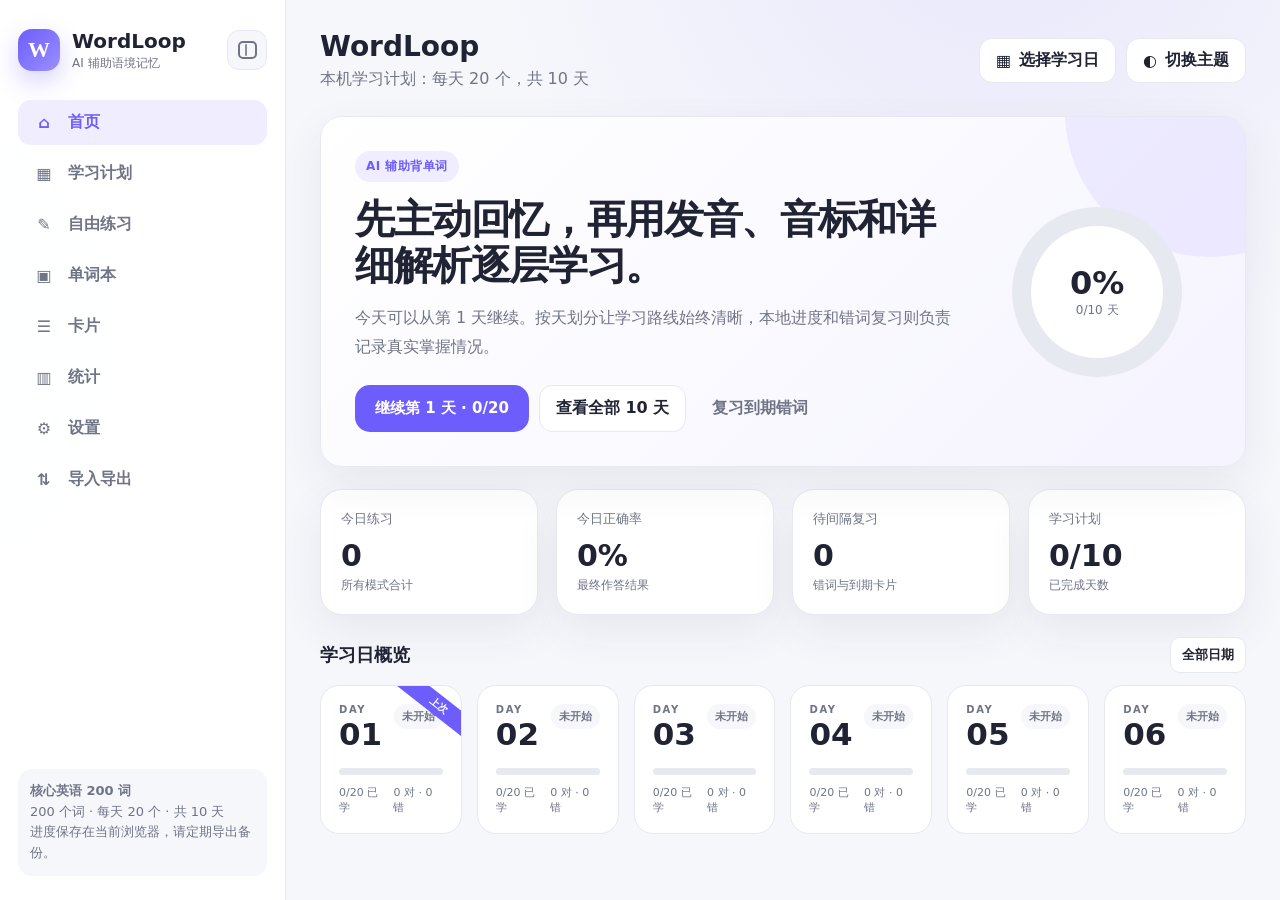
==== public/index.html @ 3b738222 "Fix Cloudflare static asset deployment" ====
<!DOCTYPE html>
<html lang="zh-CN">
<head>
  <meta charset="UTF-8" />
  <meta name="viewport" content="width=device-width, initial-scale=1.0, viewport-fit=cover" />
  <meta name="theme-color" content="#6d5dfc" />
  <title>WordLoop v3.4 - AI 辅助语境记忆</title>
  <link rel="stylesheet" href="styles.css" />
</head>
<body>
  <div id="app"></div>
  <div id="toast" class="toast" role="status" aria-live="polite"></div>
  <input id="fileInput" type="file" accept=".json,.csv" hidden />
  <script src="app.js"></script>
  <script src="enhancements.js"></script>
  <script src="plan_v3.js"></script>
</body>
</html>
---- public/styles.css ----
:root{
  --bg:#f6f7fb; --panel:#fff; --text:#202334; --muted:#6f7487; --line:#e7e9f1;
  --primary:#6d5dfc; --primary-2:#5849e8; --primary-soft:#efedff;
  --success:#19a974; --success-soft:#e9f8f2; --danger:#e15555; --danger-soft:#fff0f0;
  --warning:#c58616; --warning-soft:#fff7e8; --shadow:0 14px 40px rgba(43,48,79,.08);
  --radius:22px; --radius-sm:14px;
}
*{box-sizing:border-box}
html,body{margin:0;min-height:100%;font-family:Inter,ui-sans-serif,system-ui,-apple-system,BlinkMacSystemFont,"Segoe UI","PingFang SC","Microsoft YaHei",sans-serif;background:var(--bg);color:var(--text)}
button,input,select,textarea{font:inherit}
button{cursor:pointer}
a{color:inherit;text-decoration:none}
body.dark{
  --bg:#11131a; --panel:#191c26; --text:#f1f3f8; --muted:#a6abba; --line:#2b3040;
  --primary-soft:#292542; --success-soft:#17382e; --danger-soft:#3d2327; --warning-soft:#3d3118;
  --shadow:0 14px 40px rgba(0,0,0,.28);
}
.app-shell{min-height:100vh;display:grid;grid-template-columns:245px 1fr}
.sidebar{position:sticky;top:0;height:100vh;padding:24px 18px;border-right:1px solid var(--line);background:var(--panel);display:flex;flex-direction:column;gap:24px}
.brand{display:flex;align-items:center;gap:12px;padding:4px 8px}
.logo{width:42px;height:42px;border-radius:14px;display:grid;place-items:center;color:white;font-weight:800;background:linear-gradient(135deg,var(--primary),#9b8fff);box-shadow:0 10px 24px rgba(109,93,252,.28)}
.brand h1{font-size:20px;margin:0}.brand p{font-size:12px;margin:2px 0 0;color:var(--muted)}
.nav{display:flex;flex-direction:column;gap:6px}
.nav a{display:flex;align-items:center;gap:12px;padding:12px 14px;border-radius:13px;color:var(--muted);font-weight:650}
.nav a:hover,.nav a.active{background:var(--primary-soft);color:var(--primary)}
.nav .icon{width:24px;text-align:center}
.sidebar-footer{margin-top:auto;padding:12px;border-radius:14px;background:var(--bg);color:var(--muted);font-size:13px;line-height:1.6}
.main{padding:30px 34px 60px;min-width:0}
.topbar{display:flex;align-items:center;justify-content:space-between;margin-bottom:26px;gap:16px}
.page-title h2{margin:0;font-size:28px}.page-title p{margin:6px 0 0;color:var(--muted)}
.top-actions{display:flex;gap:10px;align-items:center}
.btn{border:0;border-radius:13px;padding:11px 16px;font-weight:700;transition:.18s ease;display:inline-flex;align-items:center;justify-content:center;gap:8px}
.btn:active{transform:translateY(1px)}
.btn-primary{background:var(--primary);color:white}.btn-primary:hover{background:var(--primary-2)}
.btn-secondary{background:var(--panel);color:var(--text);border:1px solid var(--line)}
.btn-danger{background:var(--danger);color:white}.btn-ghost{background:transparent;color:var(--muted)}
.btn-small{padding:8px 11px;border-radius:10px;font-size:13px}
.grid{display:grid;gap:18px}.grid-4{grid-template-columns:repeat(4,minmax(0,1fr))}.grid-3{grid-template-columns:repeat(3,minmax(0,1fr))}.grid-2{grid-template-columns:repeat(2,minmax(0,1fr))}
.card{background:var(--panel);border:1px solid var(--line);border-radius:var(--radius);box-shadow:var(--shadow)}
.stat{padding:20px}.stat .label{color:var(--muted);font-size:13px}.stat .value{font-size:30px;font-weight:800;margin-top:10px}.stat .hint{color:var(--muted);font-size:12px;margin-top:4px}
.hero{padding:28px;display:grid;grid-template-columns:1.3fr .7fr;align-items:center;gap:24px;background:linear-gradient(135deg,var(--panel),var(--primary-soft))}
.hero h3{font-size:30px;margin:0 0 12px}.hero p{color:var(--muted);line-height:1.8;margin:0 0 22px}.hero-actions{display:flex;flex-wrap:wrap;gap:10px}
.hero-visual{display:grid;place-items:center}.ring{width:170px;height:170px;border-radius:50%;background:conic-gradient(var(--primary) var(--progress,0%),var(--line) 0);display:grid;place-items:center}
.ring::before{content:"";position:absolute}.ring-inner{width:132px;height:132px;border-radius:50%;background:var(--panel);display:grid;place-items:center;text-align:center}.ring-inner strong{font-size:32px}.ring-inner span{display:block;color:var(--muted);font-size:12px}
.section{margin-top:22px}.section-head{display:flex;align-items:center;justify-content:space-between;margin-bottom:12px}.section-head h3{margin:0;font-size:18px}
.list{overflow:hidden}.list-row{display:grid;grid-template-columns:1.4fr .8fr .8fr auto;gap:14px;padding:16px 18px;border-top:1px solid var(--line);align-items:center}.list-row:first-child{border-top:0}.list-row .title{font-weight:750}.meta{color:var(--muted);font-size:13px}
.badge{display:inline-flex;align-items:center;border-radius:999px;padding:6px 10px;font-size:12px;font-weight:750;background:var(--primary-soft);color:var(--primary)}
.badge.green{background:var(--success-soft);color:var(--success)}.badge.red{background:var(--danger-soft);color:var(--danger)}.badge.amber{background:var(--warning-soft);color:var(--warning)}
.toolbar{display:flex;gap:10px;flex-wrap:wrap;margin-bottom:16px}.search{flex:1;min-width:220px}
.input,.select,.textarea{width:100%;border:1px solid var(--line);background:var(--panel);color:var(--text);border-radius:13px;padding:12px 14px;outline:none}.input:focus,.select:focus,.textarea:focus{border-color:var(--primary);box-shadow:0 0 0 4px var(--primary-soft)}
.table-wrap{overflow:auto}.table{width:100%;border-collapse:collapse}.table th,.table td{text-align:left;padding:14px 16px;border-top:1px solid var(--line);vertical-align:top}.table th{color:var(--muted);font-size:12px;text-transform:uppercase;letter-spacing:.06em}.table tr:first-child th{border-top:0}.actions{display:flex;gap:7px;flex-wrap:wrap}
.empty{padding:42px;text-align:center;color:var(--muted)}
.practice-wrap{max-width:780px;margin:0 auto}.practice-top{display:flex;justify-content:space-between;gap:12px;align-items:center;margin-bottom:18px}
.progress{height:9px;border-radius:999px;background:var(--line);overflow:hidden;flex:1}.progress>span{display:block;height:100%;background:var(--primary);width:0;transition:.25s}
.practice-card{padding:36px;text-align:center}.practice-kicker{color:var(--muted);font-size:14px}.prompt-cn{font-size:19px;line-height:1.7;margin-top:14px;color:var(--muted)}.sentence{font-size:36px;line-height:1.45;font-weight:780;margin:26px 0;word-break:break-word}
.blank{display:inline-block;min-width:150px;border-bottom:4px solid var(--primary);color:var(--primary)}
.answer-box{max-width:540px;margin:0 auto}.answer-input{font-size:24px;text-align:center;padding:15px 18px}.answer-input.correct{border-color:var(--success);background:var(--success-soft)}.answer-input.wrong{border-color:var(--danger);background:var(--danger-soft);animation:shake .22s linear}
.feedback{min-height:74px;margin-top:18px}.feedback.success{color:var(--success)}.feedback.error{color:var(--danger)}.feedback .full-sentence{font-size:22px;font-weight:750}.feedback .details{margin-top:8px;color:var(--muted)}
.practice-actions{display:flex;gap:10px;justify-content:center;flex-wrap:wrap;margin-top:18px}.shortcut{margin-top:22px;color:var(--muted);font-size:12px}
@keyframes shake{0%,100%{transform:translateX(0)}25%{transform:translateX(-6px)}75%{transform:translateX(6px)}}
.form-card{padding:24px}.form-grid{display:grid;grid-template-columns:repeat(2,minmax(0,1fr));gap:16px}.field label{display:block;margin-bottom:7px;font-weight:700;font-size:13px}.field small{display:block;margin-top:5px;color:var(--muted)}.field.full{grid-column:1/-1}
.tabs{display:flex;gap:8px;margin-bottom:18px}.tab{padding:10px 14px;border-radius:11px;border:1px solid var(--line);background:var(--panel);color:var(--muted);font-weight:700}.tab.active{background:var(--primary-soft);color:var(--primary);border-color:transparent}
.chart{padding:20px}.bars{display:flex;align-items:end;gap:10px;height:170px;padding-top:20px}.bar-col{flex:1;text-align:center}.bar{width:100%;min-height:4px;background:var(--primary);border-radius:9px 9px 3px 3px}.bar-label{margin-top:8px;color:var(--muted);font-size:11px}
.import-box{padding:28px;border:2px dashed var(--line);border-radius:18px;text-align:center;background:var(--panel)}.import-box h3{margin-top:0}.code-note{font-family:ui-monospace,SFMono-Regular,Menlo,monospace;font-size:12px;background:var(--bg);padding:12px;border-radius:12px;overflow:auto}
.setting-row{display:flex;justify-content:space-between;gap:20px;align-items:center;padding:18px;border-top:1px solid var(--line)}.setting-row:first-child{border-top:0}.setting-row .desc{color:var(--muted);font-size:13px;margin-top:5px}.switch{position:relative;width:48px;height:28px}.switch input{display:none}.slider{position:absolute;inset:0;border-radius:999px;background:var(--line);transition:.2s}.slider:after{content:"";position:absolute;width:22px;height:22px;left:3px;top:3px;border-radius:50%;background:#fff;box-shadow:0 2px 8px rgba(0,0,0,.2);transition:.2s}.switch input:checked+.slider{background:var(--primary)}.switch input:checked+.slider:after{transform:translateX(20px)}
.toast{position:fixed;right:24px;bottom:24px;background:#202334;color:white;padding:13px 16px;border-radius:12px;opacity:0;transform:translateY(12px);pointer-events:none;transition:.22s;z-index:50;max-width:340px}.toast.show{opacity:1;transform:translateY(0)}
.modal-backdrop{position:fixed;inset:0;background:rgba(0,0,0,.35);display:grid;place-items:center;padding:20px;z-index:40}.modal{width:min(680px,100%);max-height:90vh;overflow:auto;background:var(--panel);border-radius:22px;border:1px solid var(--line);padding:24px;box-shadow:var(--shadow)}.modal h3{margin-top:0}.modal-actions{display:flex;justify-content:flex-end;gap:10px;margin-top:20px}
.mobile-nav{display:none}
@media(max-width:1000px){.grid-4{grid-template-columns:repeat(2,1fr)}.grid-3{grid-template-columns:1fr}.hero{grid-template-columns:1fr}.hero-visual{display:none}.list-row{grid-template-columns:1fr .7fr auto}.list-row>:nth-child(3){display:none}}
@media(max-width:760px){
  .app-shell{display:block}.sidebar{display:none}.main{padding:20px 16px 90px}.topbar{align-items:flex-start}.page-title h2{font-size:24px}.top-actions .label-hide{display:none}
  .grid-4,.grid-2,.form-grid{grid-template-columns:1fr}.sentence{font-size:28px}.practice-card{padding:24px 18px}.answer-input{font-size:20px}
  .mobile-nav{display:grid;grid-template-columns:repeat(6,1fr);position:fixed;left:0;right:0;bottom:0;background:var(--panel);border-top:1px solid var(--line);z-index:30;padding-bottom:env(safe-area-inset-bottom)}
  .mobile-nav a{padding:10px 4px;text-align:center;color:var(--muted);font-size:10px}.mobile-nav a span{display:block;font-size:19px;margin-bottom:2px}.mobile-nav a.active{color:var(--primary)}
  .list-row{grid-template-columns:1fr auto}.list-row>:nth-child(2),.list-row>:nth-child(3){display:none}.table th:nth-child(3),.table td:nth-child(3),.table th:nth-child(4),.table td:nth-child(4){display:none}
}


.practice-wrap{max-width:920px}.practice-card{overflow:hidden}
.hint-main{min-width:135px}.hint-status{max-width:650px;margin:14px auto 0;padding:12px 14px;border-radius:13px;background:var(--warning-soft);color:var(--warning);line-height:1.65;text-align:left}
.hint-ladder{display:flex;justify-content:center;align-items:center;gap:10px;margin-top:18px;color:var(--muted);font-size:12px}.hint-ladder span{padding:5px 9px;border-radius:999px;background:var(--bg)}.hint-ladder span.done{background:var(--primary-soft);color:var(--primary);font-weight:750}.hint-ladder i{font-style:normal;color:var(--line)}
.learning-panel{margin:26px -10px 0;padding:24px;border:1px solid var(--line);border-radius:18px;background:var(--bg);text-align:left}.learning-panel.learn-correct{border-color:rgba(25,169,116,.28)}.learning-panel.learn-revealed{border-color:rgba(197,134,22,.35)}
.learning-head{display:flex;align-items:flex-start;justify-content:space-between;gap:20px;padding-bottom:18px;border-bottom:1px solid var(--line)}.learning-label{font-size:12px;font-weight:800;color:var(--success);text-transform:uppercase;letter-spacing:.08em}.learn-revealed .learning-label{color:var(--warning)}.word-title{font-size:30px;font-weight:850;margin-top:7px}.word-title span{font-size:17px;font-weight:600;color:var(--muted);margin-left:8px}.word-meaning{margin-top:7px;color:var(--muted)}
.learning-grid{display:grid;grid-template-columns:repeat(2,minmax(0,1fr));gap:14px;margin-top:16px}.learn-block{padding:16px;border:1px solid var(--line);border-radius:15px;background:var(--panel)}.learn-block.full{grid-column:1/-1}.learn-block h4{margin:0 0 10px;font-size:13px;color:var(--muted)}.learn-block p{margin:0;line-height:1.75}.learn-sentence{font-size:21px;font-weight:750;line-height:1.6}.learn-translation{color:var(--muted);margin-top:7px;line-height:1.6}
.chip-row{display:flex;flex-wrap:wrap;gap:8px}.learn-chip{display:inline-flex;padding:7px 10px;border-radius:999px;background:var(--primary-soft);color:var(--primary);font-size:13px;font-weight:700}
.accepted-line{display:grid;grid-template-columns:52px 1fr;gap:10px;align-items:start;padding:10px 0;border-top:1px dashed var(--line);line-height:1.55}.accepted-line:first-of-type{border-top:0}.accepted-line span{display:inline-flex;justify-content:center;padding:4px 7px;border-radius:999px;background:var(--success-soft);color:var(--success);font-size:11px;font-weight:800}
.related-line{display:grid;grid-template-columns:minmax(120px,.35fr) 1fr;gap:14px;padding:10px 0;border-top:1px dashed var(--line)}.related-line:first-of-type{border-top:0}.related-line span{color:var(--muted);line-height:1.6}.example-line{padding:12px 0;border-top:1px dashed var(--line)}.example-line:first-of-type{border-top:0}.example-line div{font-weight:700;line-height:1.55}.example-line span{display:block;color:var(--muted);margin-top:5px}.hint-rule{line-height:1.9;color:var(--muted)}.hint-rule b{color:var(--text)}
@media(max-width:760px){.learning-panel{margin:22px -4px 0;padding:16px}.learning-head{display:block}.learning-head .actions{margin-top:12px}.learning-grid{grid-template-columns:1fr}.learn-block.full{grid-column:auto}.word-title{font-size:25px}.word-title span{display:block;margin:5px 0 0}.related-line{grid-template-columns:1fr;gap:4px}.learn-sentence{font-size:18px}}

/* ===== WordLoop v3: day plan and visual redesign ===== */
:root{
  --surface-glow:rgba(109,93,252,.10);
  --cyan-soft:#eaf9fb;
}
body{background:
  radial-gradient(circle at 78% -12%,var(--surface-glow),transparent 36%),
  radial-gradient(circle at -10% 38%,rgba(31,184,205,.07),transparent 28%),var(--bg)}
.sidebar{background:color-mix(in srgb,var(--panel) 94%,transparent);backdrop-filter:blur(18px)}
.logo{font-family:Georgia,serif;font-size:22px}
.main{max-width:1540px;width:100%;margin:0 auto}
.card{box-shadow:0 16px 44px rgba(47,52,84,.075)}
.btn-large{padding:14px 20px;border-radius:15px;font-size:15px}
.hero-badge{display:inline-flex;padding:7px 11px;border-radius:999px;background:var(--primary-soft);color:var(--primary);font-size:12px;font-weight:850;letter-spacing:.04em;margin-bottom:14px}
.welcome,.plan-hero{padding:34px;display:grid;grid-template-columns:minmax(0,1.45fr) minmax(190px,.55fr);align-items:center;gap:28px;overflow:hidden;position:relative;background:linear-gradient(135deg,var(--panel),color-mix(in srgb,var(--primary-soft) 62%,var(--panel)))}
.welcome:after,.plan-hero:after{content:"";position:absolute;width:290px;height:290px;border-radius:50%;right:-110px;top:-150px;background:rgba(109,93,252,.09)}
.welcome-copy,.plan-hero>div{position:relative;z-index:1}.welcome h3,.plan-hero h3{font-size:clamp(28px,3.1vw,45px);line-height:1.17;letter-spacing:-.035em;margin:0 0 14px;max-width:800px}.welcome p,.plan-hero p{font-size:16px;line-height:1.85;color:var(--muted);max-width:760px;margin:0 0 23px}
.plan-orbit,.plan-score{display:grid;place-items:center;position:relative;z-index:1}.plan-score strong{font-size:70px;line-height:1;color:var(--primary)}.plan-score span{margin-top:8px;color:var(--muted);font-weight:700}
.day-grid{display:grid;grid-template-columns:repeat(4,minmax(0,1fr));gap:15px}.day-grid.compact{grid-template-columns:repeat(6,minmax(0,1fr))}
.day-card{background:var(--panel);border:1px solid var(--line);border-radius:19px;padding:18px;transition:.18s ease;position:relative;overflow:hidden}.day-card:hover{transform:translateY(-3px);box-shadow:var(--shadow);border-color:color-mix(in srgb,var(--primary) 28%,var(--line))}.day-card.active{border-color:rgba(109,93,252,.38);background:linear-gradient(145deg,var(--panel),var(--primary-soft))}.day-card.done{border-color:rgba(25,169,116,.25);background:linear-gradient(145deg,var(--panel),var(--success-soft))}.day-card.last-day:before{content:"上次";position:absolute;right:-24px;top:10px;transform:rotate(38deg);width:86px;text-align:center;padding:3px;background:var(--primary);color:#fff;font-size:10px;font-weight:800}
.day-card-top{display:flex;justify-content:space-between;align-items:flex-start}.day-card-top>div{display:flex;flex-direction:column}.day-eyebrow{font-size:10px;letter-spacing:.16em;color:var(--muted);font-weight:900}.day-card-top strong{font-size:31px;line-height:1.1;margin-top:2px}.day-status{font-size:11px;font-weight:800;padding:5px 8px;border-radius:999px;background:var(--bg);color:var(--muted)}.day-card.active .day-status{color:var(--primary);background:var(--primary-soft)}.day-card.done .day-status{color:var(--success);background:var(--success-soft)}
.day-progress{height:7px;background:var(--line);border-radius:99px;overflow:hidden;margin:17px 0 10px}.day-progress span{display:block;height:100%;border-radius:99px;background:var(--primary)}.day-card.done .day-progress span{background:var(--success)}.day-numbers{display:flex;justify-content:space-between;gap:8px;font-size:11px;color:var(--muted)}.day-card-actions{margin-top:15px}.day-card-actions .btn{width:100%}.plan-legend{font-size:12px;color:var(--muted);display:flex;align-items:center;gap:6px}.dot{width:9px;height:9px;border-radius:50%;background:var(--line);display:inline-block;margin-left:10px}.dot.active{background:var(--primary)}.dot.done{background:var(--success)}
.day-detail-head{padding:30px;display:grid;grid-template-columns:1fr auto;gap:26px;align-items:end;background:linear-gradient(140deg,var(--panel),var(--primary-soft))}.back-link{font-size:13px;color:var(--muted)}.day-title{display:flex;align-items:end;gap:9px;margin-top:20px}.day-title span{font-size:12px;letter-spacing:.18em;color:var(--primary);font-weight:900;margin-bottom:7px}.day-title strong{font-size:64px;line-height:.8}.day-detail-head h3{font-size:25px;margin:20px 0 7px}.day-detail-head p{color:var(--muted);margin:0}.day-detail-actions{display:flex;flex-direction:column;min-width:190px;gap:9px}
.day-word-list{overflow:hidden}.day-word-row{display:grid;grid-template-columns:38px minmax(0,1fr) auto;align-items:center;gap:14px;padding:16px 20px;border-top:1px solid var(--line)}.day-word-row:first-child{border-top:0}.word-order{width:30px;height:30px;border-radius:10px;background:var(--bg);display:grid;place-items:center;color:var(--muted);font-size:12px;font-weight:800}.day-word-row strong{font-size:17px}.day-word-row>div>span{margin-left:10px;color:var(--muted);font-size:13px}.day-word-row p{margin:4px 0 0;color:var(--muted);font-size:13px}.word-state{font-size:11px;font-weight:800;padding:6px 9px;border-radius:999px;background:var(--bg);color:var(--muted)}.word-state.correct{background:var(--success-soft);color:var(--success)}.word-state.wrong{background:var(--danger-soft);color:var(--danger)}.word-state.studied{background:var(--primary-soft);color:var(--primary)}
.plan-settings-strip{padding:18px 22px;margin-bottom:18px;display:flex;align-items:center;justify-content:space-between;gap:18px}.plan-settings-strip>div{display:flex;flex-direction:column;gap:5px}.plan-settings-strip span{color:var(--muted);font-size:13px}
.practice-card{border-radius:28px;padding:42px 38px;background:linear-gradient(180deg,var(--panel),color-mix(in srgb,var(--panel) 94%,var(--primary-soft)))}
.practice-kicker{display:flex;justify-content:center;align-items:center;gap:8px;font-weight:750}.practice-day-tag{display:inline-flex;padding:6px 9px;border-radius:999px;background:var(--primary-soft);color:var(--primary);font-size:12px}
.prompt-cn{font-size:clamp(27px,3.45vw,39px)!important;line-height:1.52!important;font-weight:750!important;color:var(--text)!important;letter-spacing:.005em;margin:27px auto 15px!important;max-width:900px}
.sentence{font-size:clamp(28px,3.6vw,41px)!important;line-height:1.5!important;font-weight:760!important;letter-spacing:-.018em;margin:18px auto 30px!important;max-width:920px}
.blank{min-width:clamp(130px,22vw,250px);border-bottom-width:3px;padding:0 8px 3px}
.answer-box{max-width:650px}.answer-input{font-size:clamp(21px,2.5vw,28px);padding:17px 20px;border-radius:17px}
.learning-panel{margin-top:28px;text-align:left}.learn-sentence{font-size:clamp(23px,2.6vw,31px)}.learn-translation{font-size:clamp(21px,2.35vw,28px)!important;line-height:1.65;margin-top:10px;color:var(--text)!important;opacity:.84}
.practice-actions{margin-top:25px}.hint-ladder{margin-top:20px}
body.dark .welcome,body.dark .plan-hero,body.dark .day-detail-head{background:linear-gradient(135deg,var(--panel),#242039)}
@media(max-width:1200px){.day-grid{grid-template-columns:repeat(3,1fr)}.day-grid.compact{grid-template-columns:repeat(3,1fr)}}
@media(max-width:760px){.welcome,.plan-hero,.day-detail-head{grid-template-columns:1fr;padding:25px 20px}.plan-orbit,.plan-score{display:none}.welcome h3,.plan-hero h3{font-size:30px}.day-grid,.day-grid.compact{grid-template-columns:repeat(2,minmax(0,1fr));gap:10px}.day-card{padding:14px}.day-detail-actions{min-width:0}.day-word-row{grid-template-columns:32px 1fr}.word-state{grid-column:2;justify-self:start}.practice-card{padding:28px 15px}.prompt-cn{font-size:clamp(25px,7vw,33px)!important}.sentence{font-size:clamp(25px,7.1vw,34px)!important}.plan-settings-strip{align-items:flex-start;flex-direction:column}.plan-legend{display:none}}

/* v3.4：ChatGPT 风格侧栏开合 + 横向上一题/下一题。 */
.app-shell{
  --sidebar-size:286px;
  grid-template-columns:var(--sidebar-size) 1fr;
  transition:grid-template-columns .2s ease;
}
.app-shell.sidebar-collapsed{
  --sidebar-size:76px;
  grid-template-columns:var(--sidebar-size) 1fr;
}
.sidebar{
  width:var(--sidebar-size);
  overflow:hidden;
  transition:width .2s ease,padding .2s ease;
}
.sidebar-head{
  min-height:52px;
  display:flex;
  align-items:center;
  min-width:0;
}
.sidebar-head-expanded{
  justify-content:space-between;
  gap:14px;
}
.sidebar-head-expanded .brand{
  min-width:0;
  flex:1;
  padding:2px 0;
}
.sidebar-head-expanded .brand-copy{
  min-width:0;
}
.sidebar-head-expanded .brand h1,
.sidebar-head-expanded .brand p{
  white-space:nowrap;
}
.sidebar-toggle{
  flex:0 0 auto;
  width:40px;
  height:40px;
  border:1px solid var(--line);
  border-radius:12px;
  background:var(--bg);
  color:var(--muted);
  display:grid;
  place-items:center;
  cursor:pointer;
  transition:background .18s ease,border-color .18s ease,color .18s ease,transform .18s ease;
}
.sidebar-toggle:hover{
  color:var(--primary);
  border-color:color-mix(in srgb,var(--primary) 32%,var(--line));
  background:var(--primary-soft);
  transform:translateX(-1px);
}
.sidebar-toggle:focus-visible,
.collapsed-brand-toggle:focus-visible{
  outline:3px solid color-mix(in srgb,var(--primary) 28%,transparent);
  outline-offset:3px;
}
.sidebar-panel-icon{
  width:19px;
  height:18px;
  border:2px solid currentColor;
  border-radius:5px;
  display:block;
  position:relative;
}
.sidebar-panel-icon::before{
  content:"";
  position:absolute;
  left:5px;
  top:1px;
  bottom:1px;
  width:2px;
  border-radius:2px;
  background:currentColor;
  opacity:.8;
}
.sidebar-head-collapsed{
  justify-content:center;
}
.collapsed-brand-toggle{
  width:48px;
  height:48px;
  padding:0;
  border:0;
  border-radius:15px;
  color:#fff;
  background:linear-gradient(135deg,var(--primary),#9b8fff);
  box-shadow:0 10px 24px rgba(109,93,252,.28);
  display:grid;
  place-items:center;
  cursor:pointer;
  position:relative;
  transition:background .18s ease,box-shadow .18s ease,transform .18s ease,color .18s ease;
}
.collapsed-brand-toggle:hover{
  color:var(--primary);
  background:var(--primary-soft);
  box-shadow:none;
  transform:translateY(-1px);
}
.collapsed-logo-letter{
  font-size:24px;
  line-height:1;
  font-weight:850;
  transition:opacity .14s ease,transform .14s ease;
}
.collapsed-brand-toggle .sidebar-panel-icon{
  position:absolute;
  opacity:0;
  transform:scale(.8);
  transition:opacity .14s ease,transform .14s ease;
}
.collapsed-brand-toggle:hover .collapsed-logo-letter,
.collapsed-brand-toggle:focus-visible .collapsed-logo-letter{
  opacity:0;
  transform:scale(.8);
}
.collapsed-brand-toggle:hover .sidebar-panel-icon,
.collapsed-brand-toggle:focus-visible .sidebar-panel-icon{
  opacity:1;
  transform:scale(1);
}
.app-shell.sidebar-collapsed .sidebar{
  padding-left:10px;
  padding-right:10px;
  gap:20px;
}
.app-shell.sidebar-collapsed .brand-copy,
.app-shell.sidebar-collapsed .nav-label,
.app-shell.sidebar-collapsed .sidebar-footer{
  display:none;
}
.app-shell.sidebar-collapsed .nav a{
  justify-content:center;
  padding:12px 8px;
}
.app-shell.sidebar-collapsed .nav .icon{
  width:auto;
  font-size:19px;
}

/* 宽屏解析页快捷导航：文字横向显示，避免竖排阅读方向问题。 */
.practice-side-nav{
  position:fixed;
  top:50%;
  transform:translateY(-50%);
  z-index:24;
  width:116px;
  min-height:72px;
  padding:12px 14px;
  border:1px solid color-mix(in srgb,var(--primary) 32%,var(--line));
  border-radius:20px;
  background:linear-gradient(180deg,var(--panel),var(--primary-soft));
  color:var(--primary);
  box-shadow:0 18px 46px rgba(65,54,180,.18);
  display:grid;
  grid-template-columns:1fr;
  place-items:center;
  gap:5px;
  font-weight:850;
  cursor:pointer;
  transition:transform .18s ease,box-shadow .18s ease,background .18s ease;
}
.practice-side-prev{
  left:calc(var(--sidebar-size) + 22px);
}
.practice-side-next{
  right:24px;
}
.practice-side-nav:hover{
  box-shadow:0 22px 54px rgba(65,54,180,.25);
  background:linear-gradient(180deg,var(--primary-soft),color-mix(in srgb,var(--primary-soft) 72%,var(--panel)));
}
.practice-side-prev:hover{
  transform:translateY(-50%) translateX(4px);
}
.practice-side-next:hover{
  transform:translateY(-50%) translateX(-4px);
}
.practice-side-nav:focus-visible{
  outline:3px solid color-mix(in srgb,var(--primary) 35%,transparent);
  outline-offset:4px;
}
.practice-side-nav .side-nav-label{
  writing-mode:horizontal-tb;
  transform:none;
  letter-spacing:.02em;
  font-size:15px;
  white-space:nowrap;
}
.practice-side-nav .side-nav-arrow{
  font-size:23px;
  line-height:1;
}
.practice-side-nav small{
  font-size:10px;
  color:var(--muted);
  font-weight:750;
  letter-spacing:.02em;
}
body.dark .practice-side-nav{
  background:linear-gradient(180deg,var(--panel),#292542);
  box-shadow:0 18px 46px rgba(0,0,0,.34);
}
body.dark .collapsed-brand-toggle:hover{
  background:#292542;
}
@media(max-width:1519px){
  .practice-side-nav{display:none}
}
@media(max-width:760px){
  .app-shell,.app-shell.sidebar-collapsed{display:block}
  .sidebar{display:none}
}
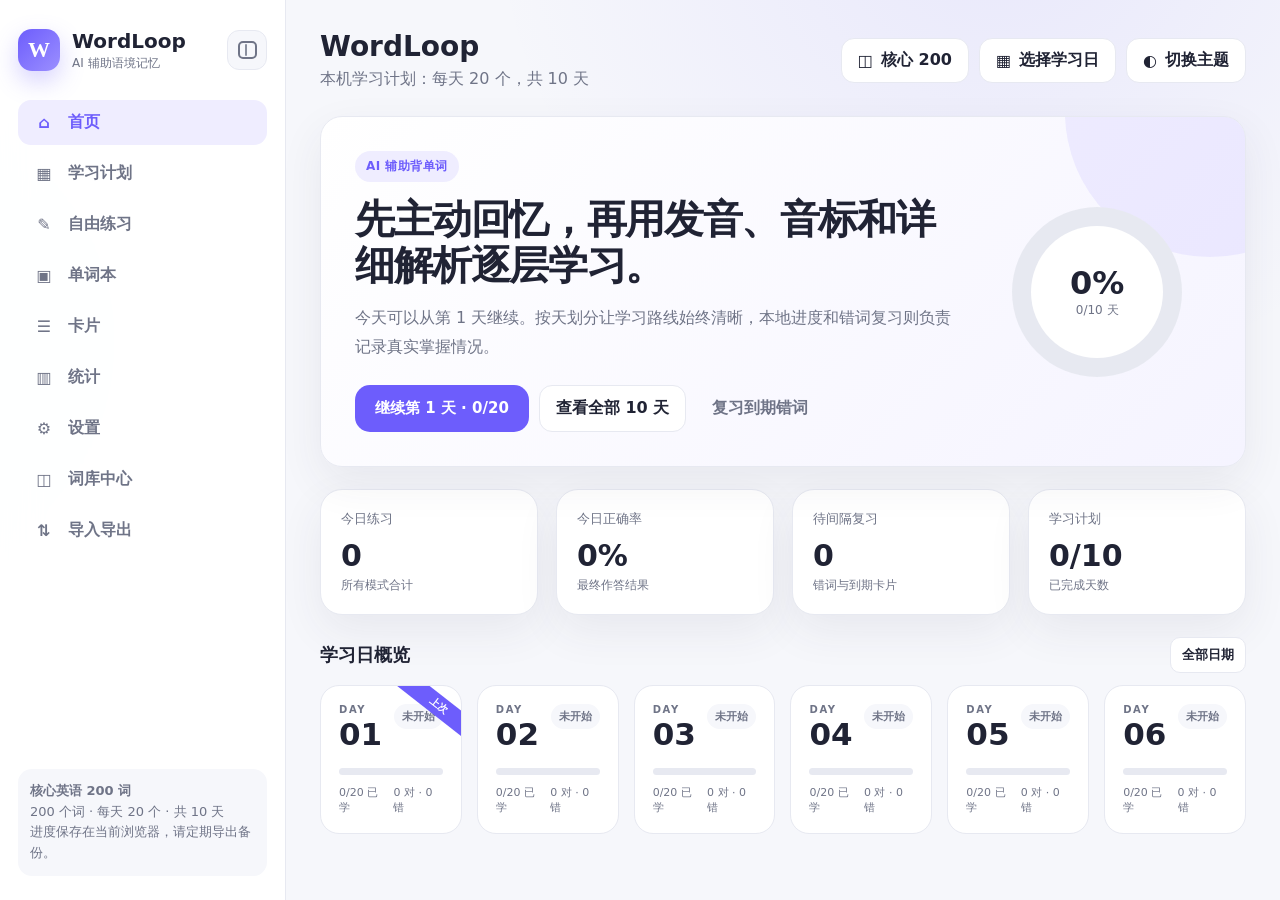
==== commit 80f7abac: "Add WordLoop v4.1.1 CET-6 library" ====
--- a/public/index.html
+++ b/public/index.html
@@ -4,15 +4,17 @@
   <meta charset="UTF-8" />
   <meta name="viewport" content="width=device-width, initial-scale=1.0, viewport-fit=cover" />
   <meta name="theme-color" content="#6d5dfc" />
-  <title>WordLoop v3.4 - AI 辅助语境记忆</title>
-  <link rel="stylesheet" href="styles.css" />
+  <title>WordLoop v4.1.1 - CET-6 词库与语境记忆</title>
+  <link rel="stylesheet" href="styles.css?v=4.1.1" />
+  <link rel="stylesheet" href="lexicon_v4.css?v=4.1.1" />
 </head>
 <body>
   <div id="app"></div>
   <div id="toast" class="toast" role="status" aria-live="polite"></div>
   <input id="fileInput" type="file" accept=".json,.csv" hidden />
-  <script src="app.js"></script>
-  <script src="enhancements.js"></script>
-  <script src="plan_v3.js"></script>
+  <script src="app.js?v=4.1.1"></script>
+  <script src="enhancements.js?v=4.1.1"></script>
+  <script src="plan_v3.js?v=4.1.1"></script>
+  <script src="lexicon_v4.js?v=4.1.1"></script>
 </body>
 </html>
--- a/public/lexicon_v4.css
+++ b/public/lexicon_v4.css
@@ -0,0 +1,23 @@
+/* WordLoop v4.0 — library center */
+.library-grid{display:grid;grid-template-columns:repeat(2,minmax(0,1fr));gap:18px}
+.library-card{padding:22px;position:relative;overflow:hidden}
+.library-card::before,.library-detail-hero::before{content:"";position:absolute;left:0;right:0;top:0;height:5px;background:var(--primary)}
+.accent-blue::before{background:#3b82f6}.accent-amber::before{background:#d99718}.accent-green::before{background:#18a66f}.accent-violet::before{background:var(--primary)}
+.library-card.active-library{border-color:color-mix(in srgb,var(--primary) 40%,var(--line));box-shadow:0 18px 48px rgba(76,63,178,.14)}
+.library-card-head{display:flex;justify-content:space-between;align-items:flex-start;gap:16px}.library-card h3{font-size:21px;margin:5px 0 0}.library-kicker{font-size:11px;color:var(--muted);font-weight:800;letter-spacing:.08em;text-transform:uppercase}
+.library-card>p{color:var(--muted);line-height:1.75;min-height:58px}.library-meta{display:flex;justify-content:space-between;gap:12px;color:var(--muted);font-size:13px}.library-meta strong{color:var(--primary)}
+.library-tags{display:flex;flex-wrap:wrap;gap:7px;margin-top:16px}.library-tags span{padding:6px 9px;border-radius:999px;background:var(--bg);font-size:12px;color:var(--muted)}.library-card-actions{margin-top:20px;display:flex;gap:10px}
+.library-hero{padding:30px;display:grid;grid-template-columns:1.2fr .8fr;gap:28px;align-items:center;background:linear-gradient(135deg,var(--panel),var(--primary-soft))}.library-hero h3{font-size:31px;line-height:1.3;margin:10px 0}.library-hero p{color:var(--muted);line-height:1.8}
+.library-pipeline-mini{display:grid;grid-template-columns:1fr auto 1fr auto 1fr auto 1fr;gap:8px;align-items:center}.library-pipeline-mini span{padding:13px 8px;text-align:center;border:1px solid var(--line);border-radius:12px;background:var(--panel);font-size:12px;font-weight:750}.library-pipeline-mini i{font-style:normal;color:var(--primary)}
+.lexicon-note{padding:22px;display:flex;justify-content:space-between;align-items:center;gap:20px}.lexicon-note h3{margin:0 0 8px}.lexicon-note p{margin:0;color:var(--muted);line-height:1.7}
+.library-detail-hero{position:relative;overflow:hidden;padding:30px;margin-top:16px;display:grid;grid-template-columns:1fr auto;gap:28px;align-items:center;background:linear-gradient(135deg,var(--panel),var(--primary-soft))}.library-detail-hero h3{font-size:34px;margin:15px 0 10px}.library-detail-hero p{color:var(--muted);line-height:1.8;max-width:760px}.library-detail-title{display:flex;gap:8px;flex-wrap:wrap}
+.library-detail-count{width:150px;height:150px;border-radius:50%;background:var(--panel);border:1px solid var(--line);display:grid;place-items:center;text-align:center}.library-detail-count strong{font-size:42px;display:block}.library-detail-count span{display:block;color:var(--muted);font-size:12px}.stat-word{font-size:22px!important}
+.library-feature-list{display:grid;gap:12px;margin-top:12px}.library-feature-list span{padding:11px 13px;border-radius:12px;background:var(--bg);color:var(--text)}.pipeline-card{padding:24px}.pipeline-card ol{line-height:1.9;color:var(--muted)}
+@media(max-width:1000px){.library-grid{grid-template-columns:1fr}.library-hero{grid-template-columns:1fr}.library-pipeline-mini{grid-template-columns:1fr}.library-pipeline-mini i{transform:rotate(90deg);text-align:center}.library-detail-hero{grid-template-columns:1fr}.library-detail-count{width:120px;height:120px}}
+@media(max-width:760px){.library-hero,.library-detail-hero{padding:22px}.library-hero h3,.library-detail-hero h3{font-size:26px}.lexicon-note{align-items:flex-start;flex-direction:column}.library-top-link{padding-left:11px;padding-right:11px}}
+
+/* WordLoop v4.1 — CET-6 release and lexicon browser */
+.release-grid{display:grid;grid-template-columns:repeat(3,minmax(0,1fr));gap:14px;margin:18px 0}.release-grid>div{padding:18px;border-radius:16px;background:var(--bg);text-align:center}.release-grid strong{display:block;font-size:30px}.release-grid span{display:block;color:var(--muted);font-size:12px;margin-top:6px}.release-list{color:var(--muted);line-height:1.85;padding-left:20px;margin-bottom:0}
+.lexicon-browser{padding:26px;margin-top:16px}.lexicon-browser .section-head{align-items:flex-start}.lexicon-browser h3{font-size:27px;margin:8px 0}.lexicon-page-size{width:140px;flex:0 0 140px}.lexicon-result-meta{display:flex;justify-content:space-between;gap:18px;color:var(--muted);font-size:12px;margin:14px 2px}.lexicon-result-meta span:last-child{max-width:650px;text-align:right}.lexicon-table{overflow:hidden}.lexicon-row{display:grid;grid-template-columns:210px minmax(0,1fr) 150px;gap:18px;align-items:start;padding:16px 18px;border-top:1px solid var(--line)}.lexicon-row:first-child{border-top:0}.lexicon-word strong{font-size:19px}.lexicon-word span{display:block;color:var(--primary);font-size:13px;margin-top:5px}.lexicon-row p{margin:7px 0 0;color:var(--muted);line-height:1.6}.lexicon-pos{display:inline-flex;padding:4px 8px;border-radius:999px;background:var(--primary-soft);color:var(--primary);font-size:11px;font-weight:750}.lexicon-frequency{color:var(--muted);font-size:12px;text-align:right;padding-top:5px}.lexicon-pagination{display:flex;align-items:center;justify-content:center;gap:15px;margin-top:18px}.lexicon-pagination span{color:var(--muted);font-size:13px}.lexicon-pagination button:disabled{opacity:.45;cursor:not-allowed}
+@media(max-width:900px){.release-grid{grid-template-columns:1fr}.lexicon-row{grid-template-columns:150px minmax(0,1fr)}.lexicon-frequency{grid-column:2;text-align:left;padding-top:0}.lexicon-result-meta{flex-direction:column}.lexicon-result-meta span:last-child{text-align:left}}
+@media(max-width:600px){.lexicon-browser{padding:18px}.lexicon-browser .section-head{display:block}.lexicon-browser .section-head .btn{margin-top:14px}.lexicon-page-size{width:100%;flex:auto}.lexicon-row{grid-template-columns:1fr;gap:8px}.lexicon-frequency{grid-column:1}.lexicon-pagination{justify-content:space-between}.lexicon-pagination .btn{padding:9px 11px}}
